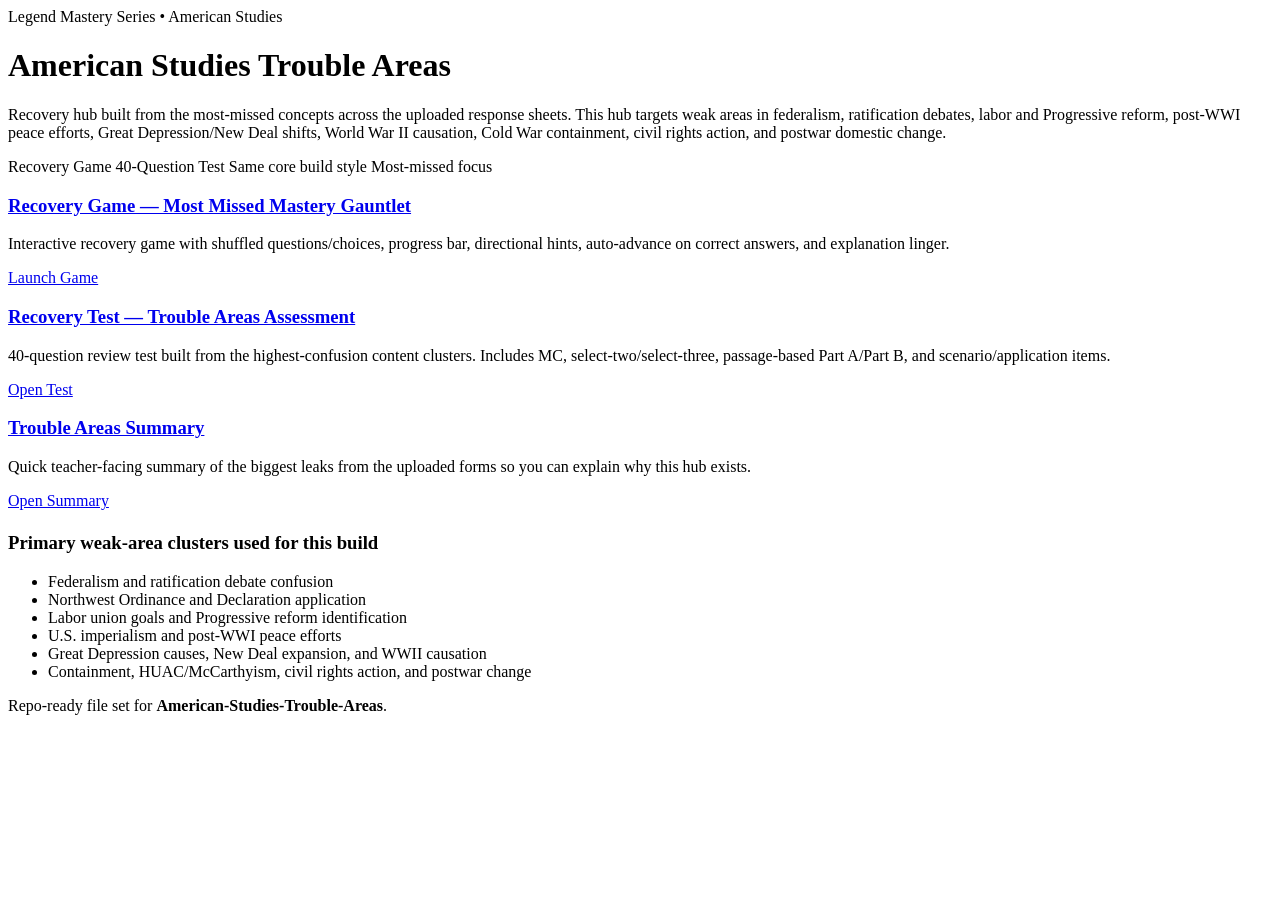
==== index.html @ a665581b "Create index.html for American Studies Hub Initial HTML structure for the American Studies Trouble A" ====
<!doctype html>
<html lang="en">
<head>
  <meta charset="utf-8" />
  <meta name="viewport" content="width=device-width,initial-scale=1" />
  <title>American Studies Trouble Areas Hub</title>
  <link rel="stylesheet" href="styles.css" />
</head>
<body>
  <div class="wrap">
    <header class="hero">
      <div class="kicker">Legend Mastery Series • American Studies</div>
      <h1>American Studies Trouble Areas</h1>
      <p class="sub">
        Recovery hub built from the most-missed concepts across the uploaded response sheets.
        This hub targets weak areas in federalism, ratification debates, labor and Progressive reform,
        post-WWI peace efforts, Great Depression/New Deal shifts, World War II causation, Cold War containment,
        civil rights action, and postwar domestic change.
      </p>
      <div class="pills">
        <span class="pill">Recovery Game</span>
        <span class="pill">40-Question Test</span>
        <span class="pill">Same core build style</span>
        <span class="pill">Most-missed focus</span>
      </div>
    </header>

    <section class="repo-grid">
      <article class="repo-card">
        <h3><a href="recovery-game.html">Recovery Game — Most Missed Mastery Gauntlet</a></h3>
        <p class="muted">
          Interactive recovery game with shuffled questions/choices, progress bar, directional hints,
          auto-advance on correct answers, and explanation linger.
        </p>
        <div class="btn-row">
          <a class="btn" href="recovery-game.html">Launch Game</a>
        </div>
      </article>

      <article class="repo-card">
        <h3><a href="recovery-test.html">Recovery Test — Trouble Areas Assessment</a></h3>
        <p class="muted">
          40-question review test built from the highest-confusion content clusters. Includes MC, select-two/select-three,
          passage-based Part A/Part B, and scenario/application items.
        </p>
        <div class="btn-row">
          <a class="btn" href="recovery-test.html">Open Test</a>
        </div>
      </article>

      <article class="repo-card">
        <h3><a href="trouble-areas-summary.html">Trouble Areas Summary</a></h3>
        <p class="muted">
          Quick teacher-facing summary of the biggest leaks from the uploaded forms so you can explain why this hub exists.
        </p>
        <div class="btn-row">
          <a class="btn secondary" href="trouble-areas-summary.html">Open Summary</a>
        </div>
      </article>
    </section>

    <section class="panel" style="margin-top:22px">
      <h3>Primary weak-area clusters used for this build</h3>
      <ul class="list-clean">
        <li>Federalism and ratification debate confusion</li>
        <li>Northwest Ordinance and Declaration application</li>
        <li>Labor union goals and Progressive reform identification</li>
        <li>U.S. imperialism and post-WWI peace efforts</li>
        <li>Great Depression causes, New Deal expansion, and WWII causation</li>
        <li>Containment, HUAC/McCarthyism, civil rights action, and postwar change</li>
      </ul>
      <p class="footer-note">
        Repo-ready file set for <strong>American-Studies-Trouble-Areas</strong>.
      </p>
    </section>
  </div>
</body>
</html>
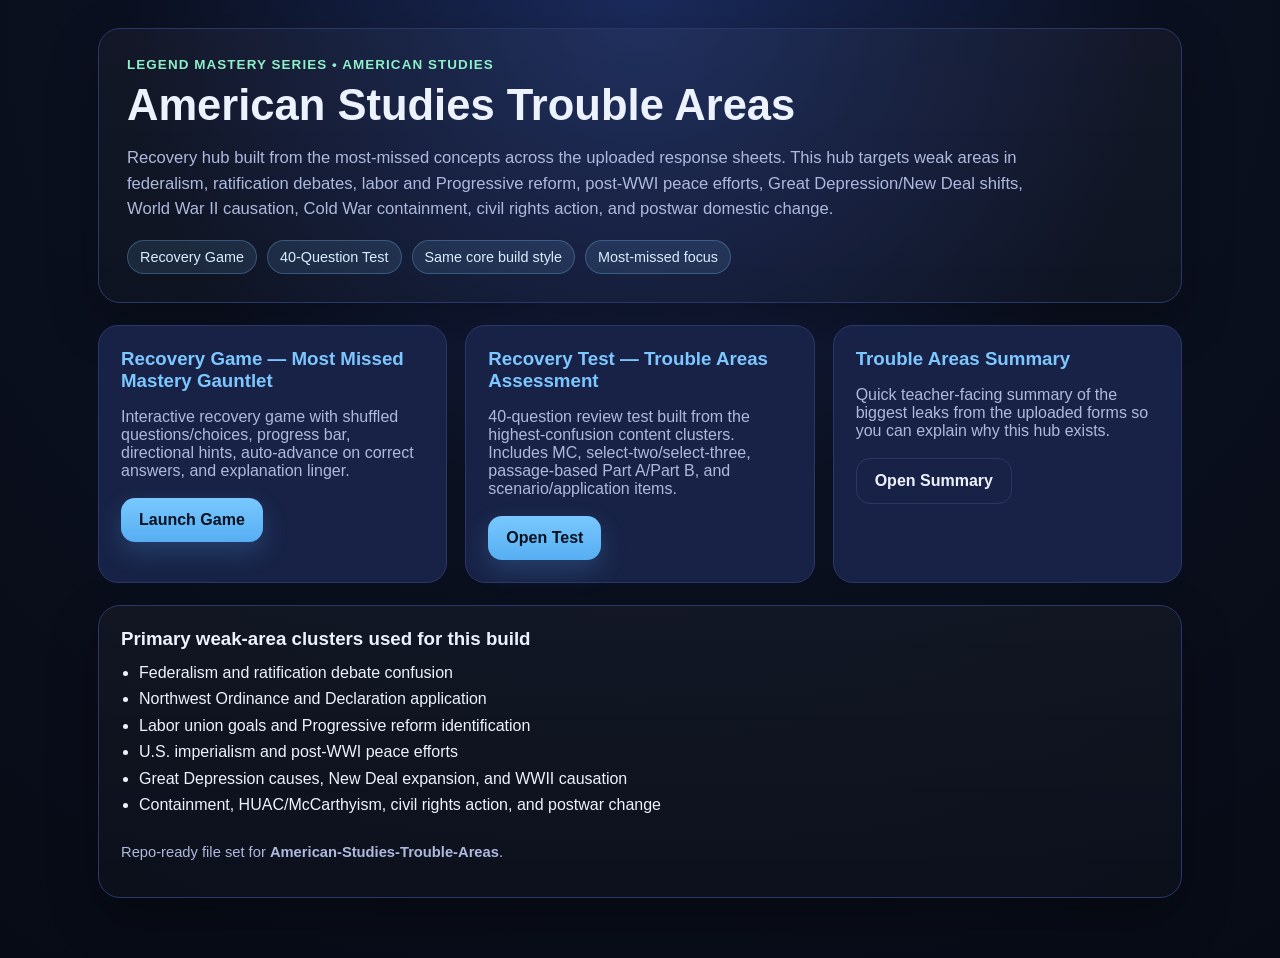
==== commit 31cc0fcd: "Update link to Recovery Game in index.html" ====
--- a/index.html
+++ b/index.html
@@ -27,7 +27,7 @@
 
     <section class="repo-grid">
       <article class="repo-card">
-        <h3><a href="recovery-game.html">Recovery Game — Most Missed Mastery Gauntlet</a></h3>
+        <h3><a href="games/recovery-game.html">Recovery Game — Most Missed Mastery Gauntlet</a></h3>
         <p class="muted">
           Interactive recovery game with shuffled questions/choices, progress bar, directional hints,
           auto-advance on correct answers, and explanation linger.
--- a/styles.css
+++ b/styles.css
@@ -0,0 +1,120 @@
+:root{
+  --bg:#0b1020;
+  --panel:#121933;
+  --panel-2:#182246;
+  --line:#2a3769;
+  --text:#edf2ff;
+  --muted:#aeb9de;
+  --accent:#7cc7ff;
+  --accent-2:#8ef0c9;
+  --warn:#ffd27a;
+  --bad:#ff9f9f;
+  --good:#9ef0b0;
+  --shadow:0 20px 50px rgba(0,0,0,.28);
+}
+*{box-sizing:border-box}
+html,body{margin:0;padding:0}
+body{
+  font-family:Inter,Segoe UI,Arial,sans-serif;
+  background:radial-gradient(circle at top,#1a2a5b 0%,#0b1020 45%,#070b15 100%);
+  color:var(--text);
+  min-height:100vh;
+}
+a{color:var(--accent);text-decoration:none}
+a:hover{text-decoration:underline}
+.wrap{max-width:1120px;margin:0 auto;padding:28px 18px 60px}
+.back-link{display:inline-block;margin-bottom:18px;color:#d9e6ff}
+.hero,.panel,.card,.question-card,.result-card,.test-card{
+  background:linear-gradient(180deg,rgba(255,255,255,.03),rgba(255,255,255,.015));
+  border:1px solid var(--line);
+  border-radius:22px;
+  box-shadow:var(--shadow);
+}
+.hero{padding:28px}
+.kicker{color:var(--accent-2);font-size:.84rem;font-weight:800;letter-spacing:.08em;text-transform:uppercase}
+h1{margin:10px 0 8px;font-size:clamp(2rem,3.4vw,3.25rem);line-height:1.06}
+.sub{color:var(--muted);font-size:1.04rem;max-width:920px;line-height:1.55}
+.pills{display:flex;flex-wrap:wrap;gap:10px;margin-top:18px}
+.pill{
+  background:rgba(124,199,255,.12);
+  border:1px solid rgba(124,199,255,.28);
+  color:#d8eeff;
+  border-radius:999px;
+  padding:8px 12px;
+  font-size:.9rem;
+}
+.grid{display:grid;gap:18px}
+.grid-2{grid-template-columns:repeat(auto-fit,minmax(280px,1fr))}
+.card,.panel,.test-card,.question-card,.result-card{padding:22px}
+.card h3,.panel h3,.test-card h3{margin:0 0 10px}
+.muted{color:var(--muted)}
+.stat-row{display:grid;grid-template-columns:repeat(auto-fit,minmax(140px,1fr));gap:12px;margin-top:18px}
+.stat{
+  background:var(--panel-2);
+  border:1px solid var(--line);
+  border-radius:18px;
+  padding:14px;
+}
+.stat-label{color:var(--muted);font-size:.82rem;text-transform:uppercase;letter-spacing:.05em}
+.stat-value{font-size:1.5rem;font-weight:800;margin-top:6px}
+.btn-row{display:flex;flex-wrap:wrap;gap:12px;margin-top:18px}
+.btn{
+  appearance:none;border:none;cursor:pointer;
+  background:linear-gradient(180deg,#79c8ff,#56aef2);
+  color:#04111f;font-weight:800;border-radius:14px;padding:13px 18px;
+  box-shadow:0 10px 24px rgba(86,174,242,.22);
+}
+.btn.secondary{background:transparent;color:var(--text);border:1px solid var(--line);box-shadow:none}
+.btn:disabled{opacity:.6;cursor:not-allowed}
+label{display:block;font-weight:700;margin-bottom:8px}
+input[type="text"]{
+  width:100%;max-width:420px;padding:14px 16px;border-radius:14px;
+  border:1px solid var(--line);background:#0d1430;color:var(--text);font-size:1rem;
+}
+.hud{display:flex;justify-content:space-between;gap:14px;align-items:center;flex-wrap:wrap;margin-bottom:16px}
+.hud-left,.hud-right{display:flex;gap:12px;flex-wrap:wrap;align-items:center}
+.hud-chip{
+  background:var(--panel-2);border:1px solid var(--line);padding:10px 12px;border-radius:14px;
+  color:#dfe9ff;font-weight:700;font-size:.94rem;
+}
+.progress-shell{height:14px;background:#0d1430;border-radius:999px;border:1px solid var(--line);overflow:hidden}
+.progress-bar{height:100%;width:0%;background:linear-gradient(90deg,#79c8ff,#8ef0c9);transition:width .35s ease}
+.question-title{font-size:1.3rem;font-weight:800;line-height:1.45;margin:10px 0 16px}
+.help{color:var(--muted);margin-bottom:14px}
+.choices{display:grid;gap:12px}
+.choice{
+  background:var(--panel-2);border:1px solid var(--line);border-radius:16px;padding:14px 16px;
+  color:var(--text);cursor:pointer;text-align:left;font-size:1rem;line-height:1.4;
+}
+.choice:hover{border-color:#8ecfff;transform:translateY(-1px)}
+.choice.correct{border-color:rgba(158,240,176,.9);background:rgba(158,240,176,.10)}
+.choice.incorrect{border-color:rgba(255,159,159,.9);background:rgba(255,159,159,.10)}
+.checkbox-row{display:flex;gap:12px;align-items:flex-start}
+.checkbox-row input{margin-top:4px;transform:scale(1.18)}
+.feedback{margin-top:16px;padding:14px 16px;border-radius:16px;border:1px solid var(--line);display:none}
+.feedback.show{display:block}
+.feedback.good{background:rgba(158,240,176,.10);border-color:rgba(158,240,176,.35)}
+.feedback.bad{background:rgba(255,210,122,.11);border-color:rgba(255,210,122,.35)}
+.feedback-title{font-weight:800;margin-bottom:6px}
+.missed-list{display:grid;gap:12px;margin-top:14px}
+.missed-item{padding:14px;border-radius:16px;background:var(--panel-2);border:1px solid var(--line)}
+.footer-note{margin-top:26px;color:var(--muted);font-size:.92rem}
+.repo-grid{display:grid;grid-template-columns:repeat(auto-fit,minmax(260px,1fr));gap:18px;margin-top:22px}
+.repo-card{padding:22px;border-radius:20px;background:var(--panel-2);border:1px solid var(--line)}
+.repo-card h3{margin:0 0 10px}
+.list-clean{margin:10px 0 0 0;padding-left:18px;line-height:1.65}
+.table-wrap{overflow:auto;margin-top:18px}
+table{width:100%;border-collapse:collapse}
+th,td{padding:12px 10px;border-bottom:1px solid var(--line);text-align:left;vertical-align:top}
+th{color:#dbe6ff;background:rgba(255,255,255,.02)}
+.test-q{margin:0 0 18px;padding:16px;border-radius:16px;background:var(--panel-2);border:1px solid var(--line)}
+.test-q strong{display:block;margin-bottom:8px}
+.answer-key{columns:2;column-gap:28px}
+.answer-key li{break-inside:avoid;margin-bottom:6px}
+@media print{
+  body{background:#fff;color:#000}
+  .wrap{max-width:none;padding:0}
+  .hero,.panel,.card,.question-card,.result-card,.test-card,.test-q{box-shadow:none;border:1px solid #bbb;background:#fff;color:#000}
+  .back-link,.btn-row,.footer-note{display:none !important}
+  .sub,.muted,.pill,.hud-chip{color:#333}
+}
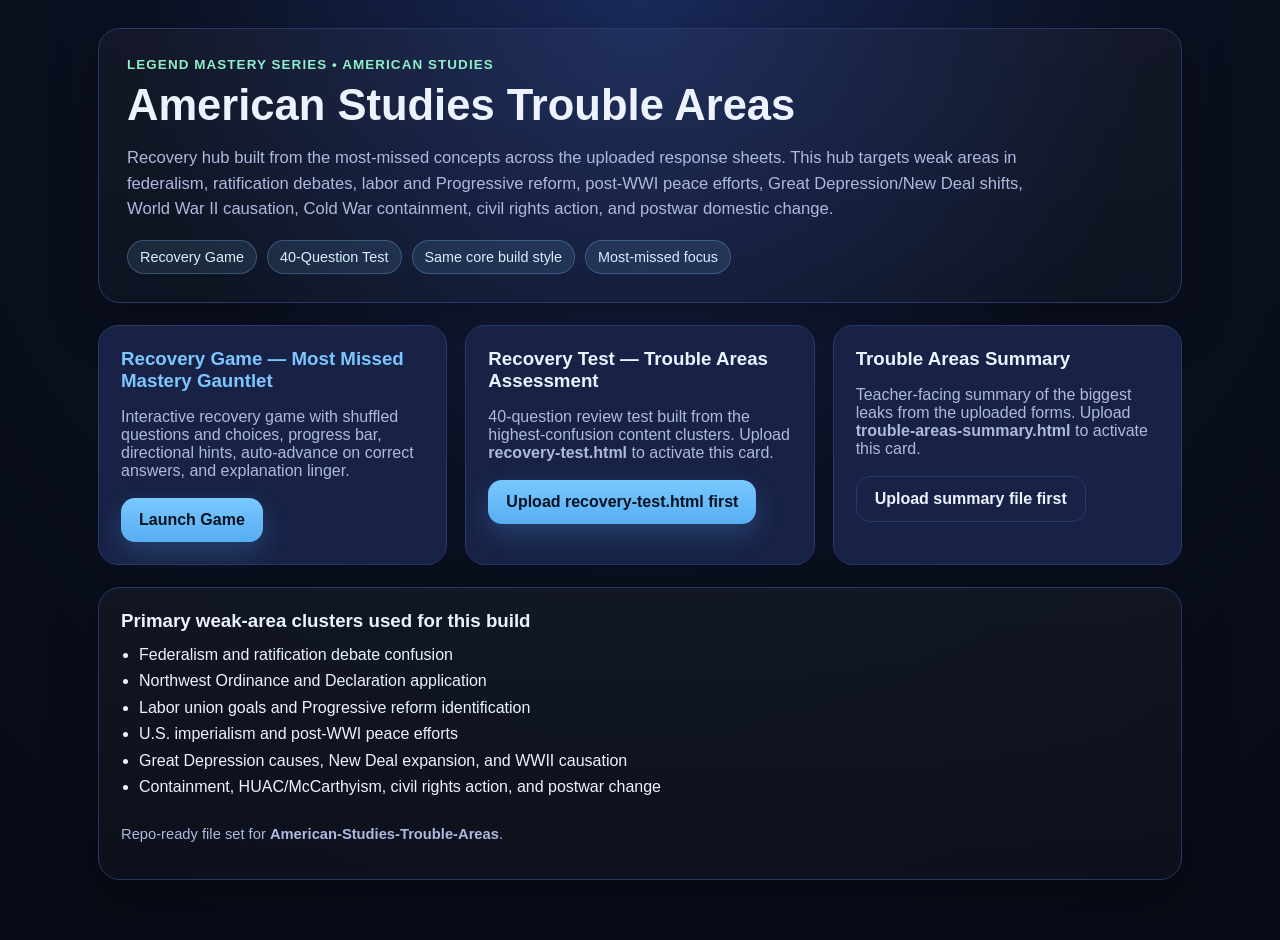
==== commit a2aa7904: "Update links and descriptions in index.html" ====
--- a/index.html
+++ b/index.html
@@ -29,32 +29,33 @@
       <article class="repo-card">
         <h3><a href="games/recovery-game.html">Recovery Game — Most Missed Mastery Gauntlet</a></h3>
         <p class="muted">
-          Interactive recovery game with shuffled questions/choices, progress bar, directional hints,
+          Interactive recovery game with shuffled questions and choices, progress bar, directional hints,
           auto-advance on correct answers, and explanation linger.
         </p>
         <div class="btn-row">
-          <a class="btn" href="recovery-game.html">Launch Game</a>
+          <a class="btn" href="games/recovery-game.html">Launch Game</a>
         </div>
       </article>
 
       <article class="repo-card">
-        <h3><a href="recovery-test.html">Recovery Test — Trouble Areas Assessment</a></h3>
+        <h3>Recovery Test — Trouble Areas Assessment</h3>
         <p class="muted">
-          40-question review test built from the highest-confusion content clusters. Includes MC, select-two/select-three,
-          passage-based Part A/Part B, and scenario/application items.
+          40-question review test built from the highest-confusion content clusters. Upload
+          <strong>recovery-test.html</strong> to activate this card.
         </p>
         <div class="btn-row">
-          <a class="btn" href="recovery-test.html">Open Test</a>
+          <span class="btn disabled">Upload recovery-test.html first</span>
         </div>
       </article>
 
       <article class="repo-card">
-        <h3><a href="trouble-areas-summary.html">Trouble Areas Summary</a></h3>
+        <h3>Trouble Areas Summary</h3>
         <p class="muted">
-          Quick teacher-facing summary of the biggest leaks from the uploaded forms so you can explain why this hub exists.
+          Teacher-facing summary of the biggest leaks from the uploaded forms. Upload
+          <strong>trouble-areas-summary.html</strong> to activate this card.
         </p>
         <div class="btn-row">
-          <a class="btn secondary" href="trouble-areas-summary.html">Open Summary</a>
+          <span class="btn secondary disabled">Upload summary file first</span>
         </div>
       </article>
     </section>
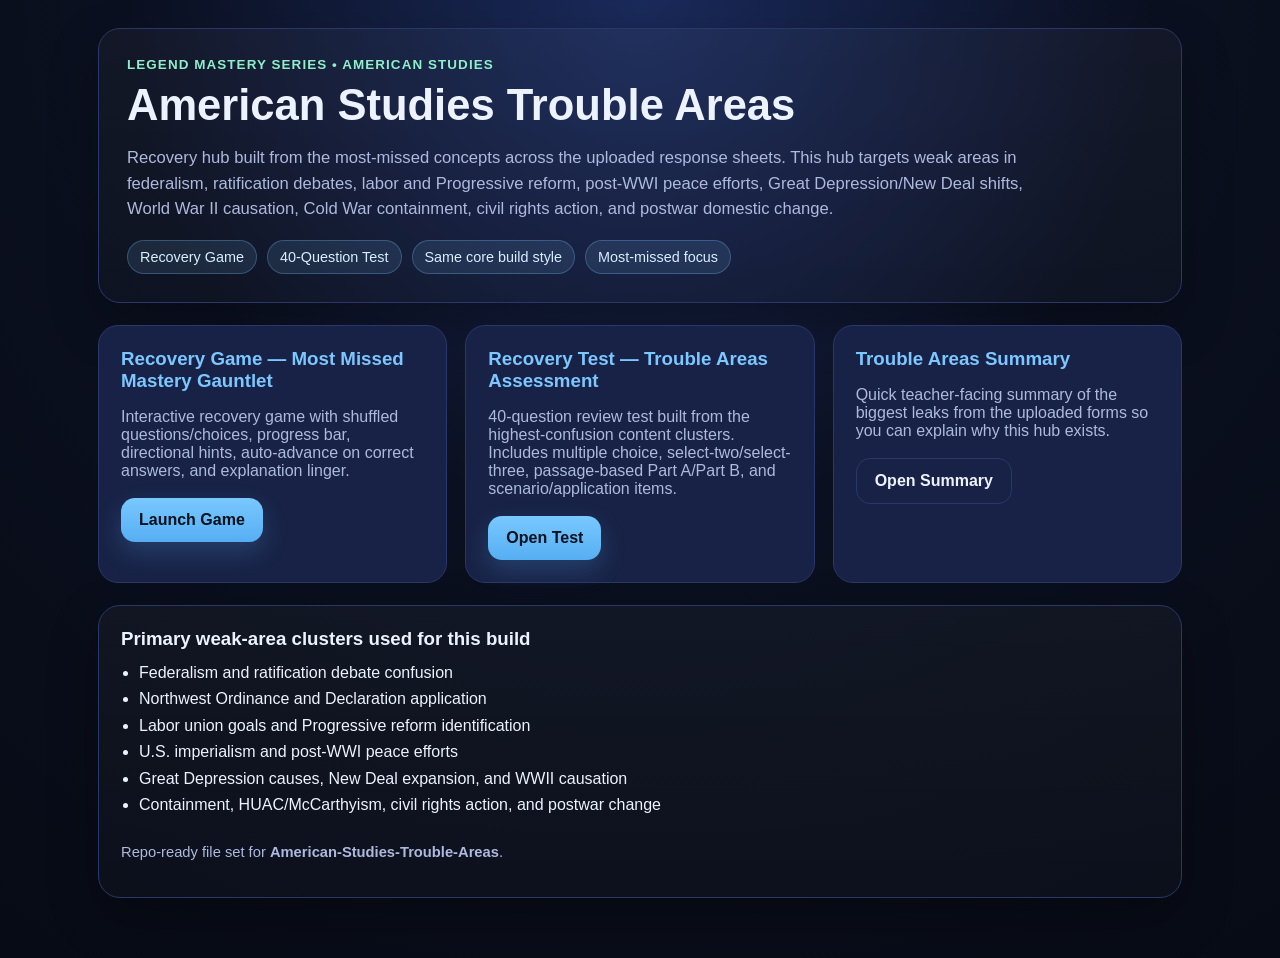
==== commit 42ae55b8: "Update links and descriptions in index.html" ====
--- a/index.html
+++ b/index.html
@@ -29,7 +29,7 @@
       <article class="repo-card">
         <h3><a href="games/recovery-game.html">Recovery Game — Most Missed Mastery Gauntlet</a></h3>
         <p class="muted">
-          Interactive recovery game with shuffled questions and choices, progress bar, directional hints,
+          Interactive recovery game with shuffled questions/choices, progress bar, directional hints,
           auto-advance on correct answers, and explanation linger.
         </p>
         <div class="btn-row">
@@ -38,24 +38,23 @@
       </article>
 
       <article class="repo-card">
-        <h3>Recovery Test — Trouble Areas Assessment</h3>
+        <h3><a href="games/recovery-test.html">Recovery Test — Trouble Areas Assessment</a></h3>
         <p class="muted">
-          40-question review test built from the highest-confusion content clusters. Upload
-          <strong>recovery-test.html</strong> to activate this card.
+          40-question review test built from the highest-confusion content clusters. Includes multiple choice,
+          select-two/select-three, passage-based Part A/Part B, and scenario/application items.
         </p>
         <div class="btn-row">
-          <span class="btn disabled">Upload recovery-test.html first</span>
+          <a class="btn" href="games/recovery-test.html">Open Test</a>
         </div>
       </article>
 
       <article class="repo-card">
-        <h3>Trouble Areas Summary</h3>
+        <h3><a href="games/trouble-areas-summary.html">Trouble Areas Summary</a></h3>
         <p class="muted">
-          Teacher-facing summary of the biggest leaks from the uploaded forms. Upload
-          <strong>trouble-areas-summary.html</strong> to activate this card.
+          Quick teacher-facing summary of the biggest leaks from the uploaded forms so you can explain why this hub exists.
         </p>
         <div class="btn-row">
-          <span class="btn secondary disabled">Upload summary file first</span>
+          <a class="btn secondary" href="games/trouble-areas-summary.html">Open Summary</a>
         </div>
       </article>
     </section>
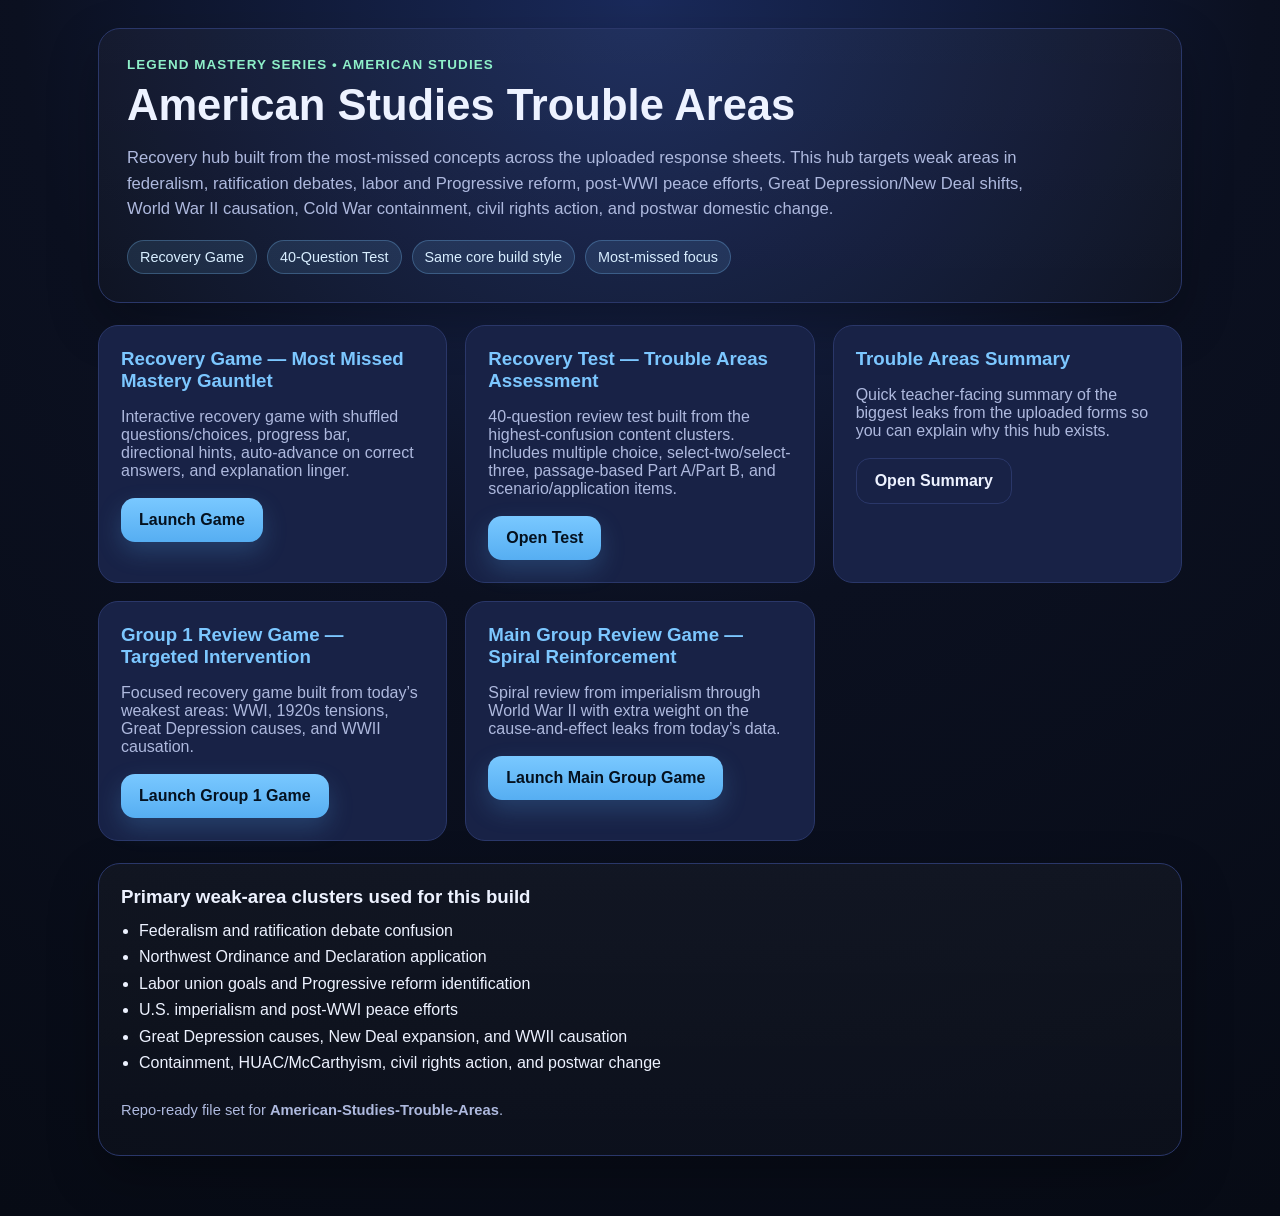
==== commit 7c7517ed: "Update index.html" ====
--- a/index.html
+++ b/index.html
@@ -57,6 +57,27 @@
           <a class="btn secondary" href="games/trouble-areas-summary.html">Open Summary</a>
         </div>
       </article>
+
+<article class="repo-card">
+  <h3><a href="games/amstud-group1-review-game.html">Group 1 Review Game — Targeted Intervention</a></h3>
+  <p class="muted">
+    Focused recovery game built from today’s weakest areas: WWI, 1920s tensions, Great Depression causes, and WWII causation.
+  </p>
+  <div class="btn-row">
+    <a class="btn" href="games/amstud-group1-review-game.html">Launch Group 1 Game</a>
+  </div>
+</article>
+
+<article class="repo-card">
+  <h3><a href="games/amstud-main-review-game.html">Main Group Review Game — Spiral Reinforcement</a></h3>
+  <p class="muted">
+    Spiral review from imperialism through World War II with extra weight on the cause-and-effect leaks from today’s data.
+  </p>
+  <div class="btn-row">
+    <a class="btn" href="games/amstud-main-review-game.html">Launch Main Group Game</a>
+  </div>
+</article>
+      
     </section>
 
     <section class="panel" style="margin-top:22px">
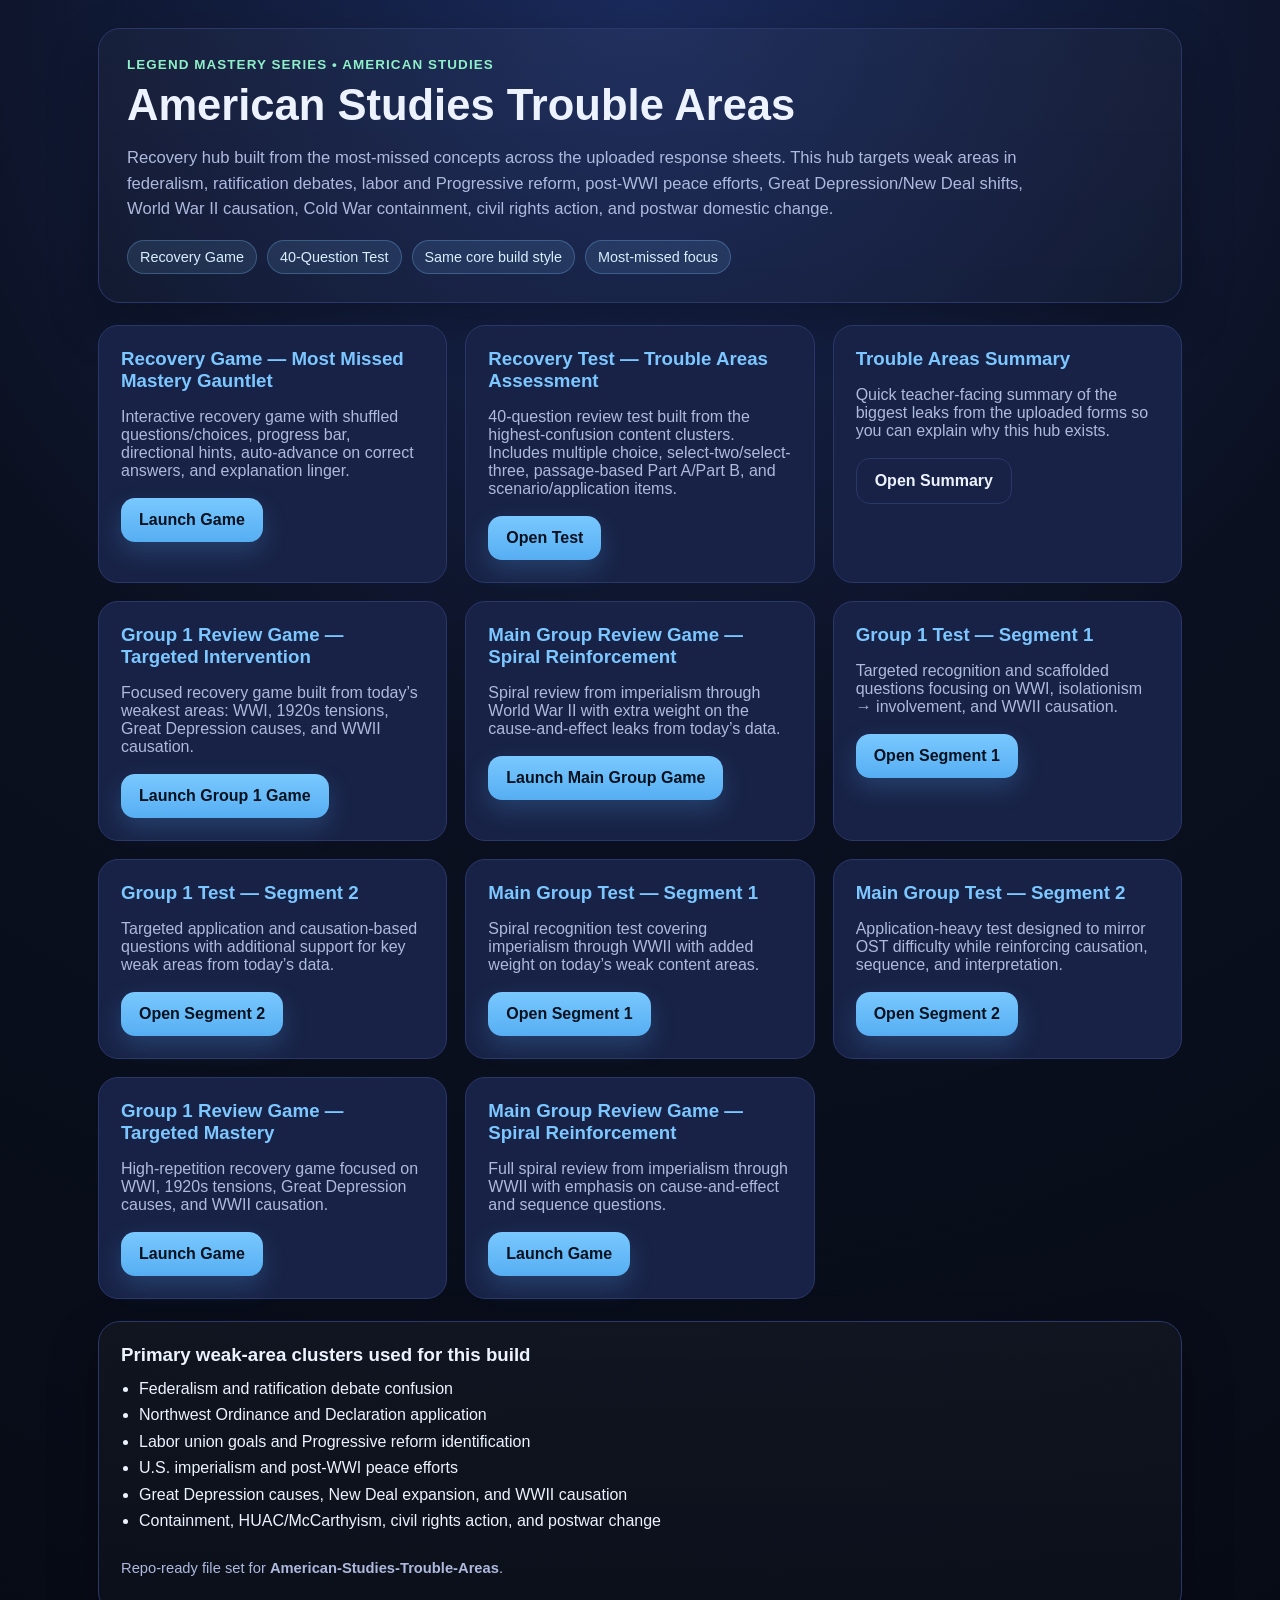
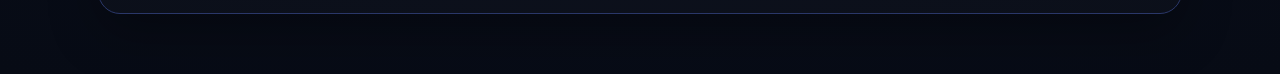
==== commit d59eb56c: "Update index.html" ====
--- a/index.html
+++ b/index.html
@@ -77,6 +77,66 @@
     <a class="btn" href="games/amstud-main-review-game.html">Launch Main Group Game</a>
   </div>
 </article>
+
+      <article class="repo-card">
+  <h3><a href="games/period7-group1-segment1.html">Group 1 Test — Segment 1</a></h3>
+  <p class="muted">
+    Targeted recognition and scaffolded questions focusing on WWI, isolationism → involvement, and WWII causation.
+  </p>
+  <div class="btn-row">
+    <a class="btn" href="games/period7-group1-segment1.html">Open Segment 1</a>
+  </div>
+</article>
+
+<article class="repo-card">
+  <h3><a href="games/period7-group1-segment2.html">Group 1 Test — Segment 2</a></h3>
+  <p class="muted">
+    Targeted application and causation-based questions with additional support for key weak areas from today’s data.
+  </p>
+  <div class="btn-row">
+    <a class="btn" href="games/period7-group1-segment2.html">Open Segment 2</a>
+  </div>
+</article>
+
+<article class="repo-card">
+  <h3><a href="games/period7-main-group-segment1.html">Main Group Test — Segment 1</a></h3>
+  <p class="muted">
+    Spiral recognition test covering imperialism through WWII with added weight on today’s weak content areas.
+  </p>
+  <div class="btn-row">
+    <a class="btn" href="games/period7-main-group-segment1.html">Open Segment 1</a>
+  </div>
+</article>
+
+<article class="repo-card">
+  <h3><a href="games/period7-main-group-segment2.html">Main Group Test — Segment 2</a></h3>
+  <p class="muted">
+    Application-heavy test designed to mirror OST difficulty while reinforcing causation, sequence, and interpretation.
+  </p>
+  <div class="btn-row">
+    <a class="btn" href="games/period7-main-group-segment2.html">Open Segment 2</a>
+  </div>
+</article>  
+
+      <article class="repo-card">
+  <h3><a href="games/period7-group1-review-game.html">Group 1 Review Game — Targeted Mastery</a></h3>
+  <p class="muted">
+    High-repetition recovery game focused on WWI, 1920s tensions, Great Depression causes, and WWII causation.
+  </p>
+  <div class="btn-row">
+    <a class="btn" href="games/period7-group1-review-game.html">Launch Game</a>
+  </div>
+</article>
+
+<article class="repo-card">
+  <h3><a href="games/period7-main-review-game.html">Main Group Review Game — Spiral Reinforcement</a></h3>
+  <p class="muted">
+    Full spiral review from imperialism through WWII with emphasis on cause-and-effect and sequence questions.
+  </p>
+  <div class="btn-row">
+    <a class="btn" href="games/period7-main-review-game.html">Launch Game</a>
+  </div>
+</article>
       
     </section>
 
